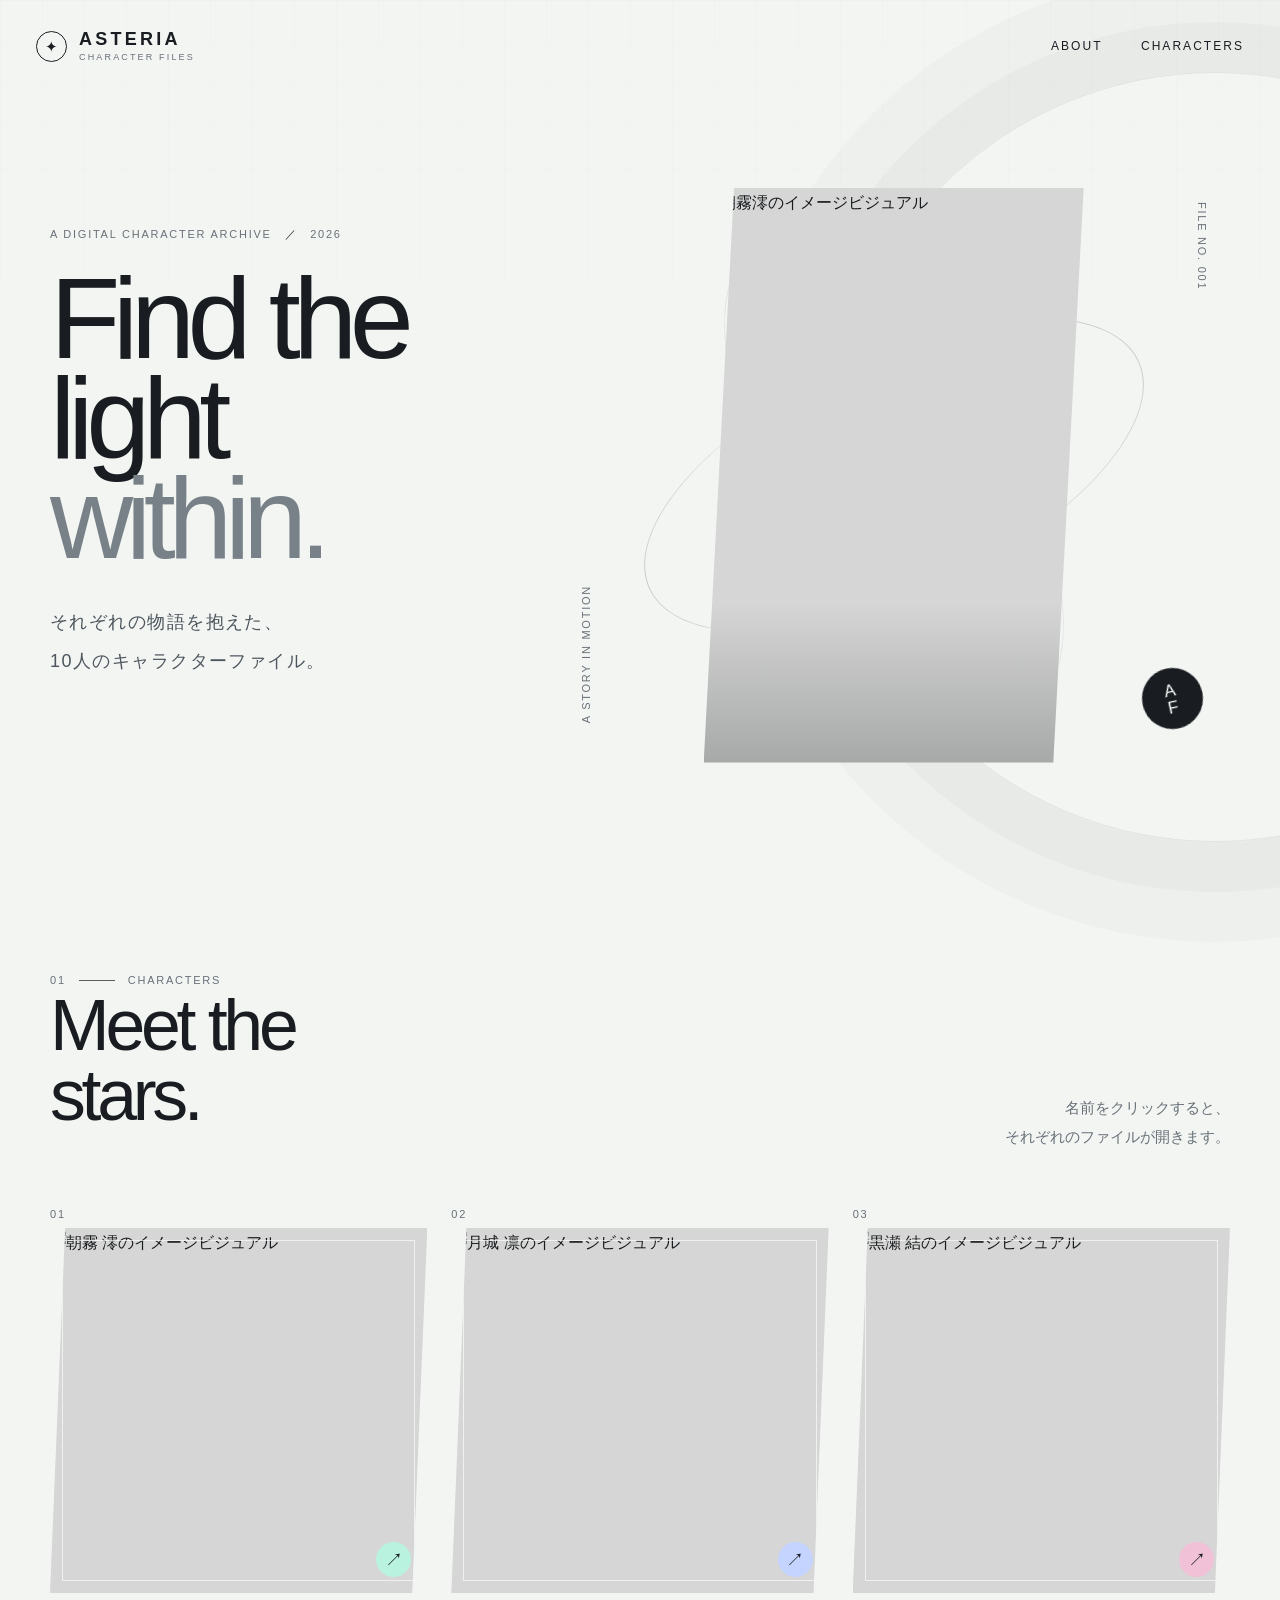
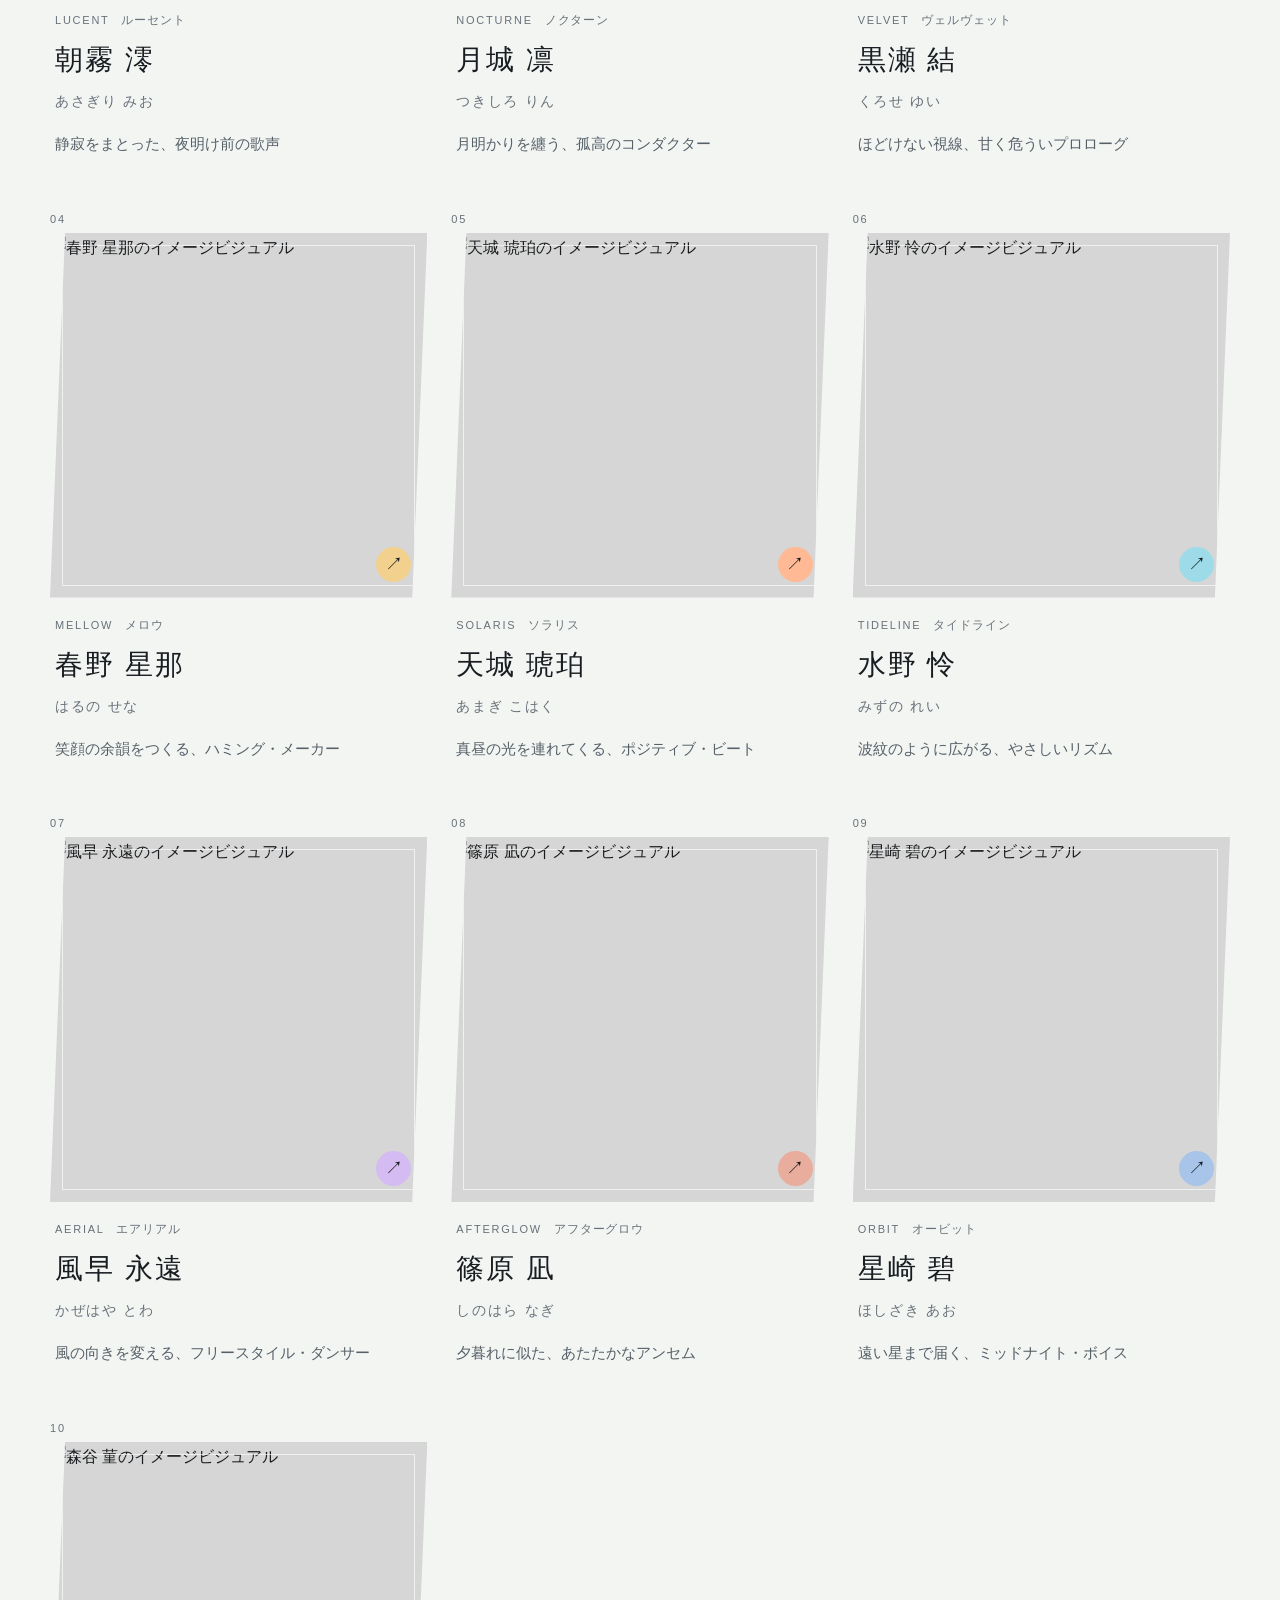
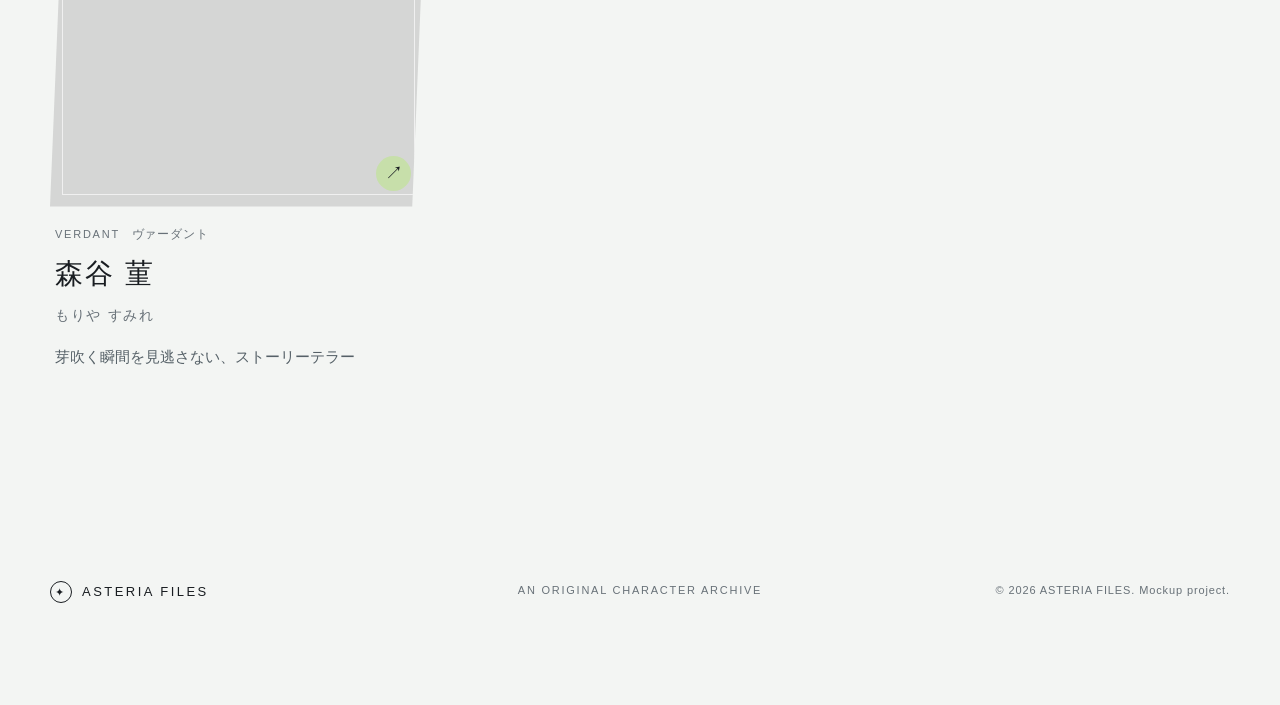
==== index.html @ 9a33db52 "first commit" ====
<!doctype html>
<html lang="ja">
  <head>
    <meta charset="UTF-8" />
    <meta name="viewport" content="width=device-width, initial-scale=1.0" />
    <meta name="description" content="ASTERIA FILES — オリジナルキャラクターアーカイブ" />
    <title>ASTERIA FILES — Character Archive</title>
    <link rel="stylesheet" href="styles.css" />
  </head>
  <body class="home-page">
    <header class="site-header">
      <a class="brand" href="index.html" aria-label="ASTERIA FILES ホーム">
        <span class="brand-mark" aria-hidden="true">✦</span>
        <span class="brand-copy"><strong>ASTERIA</strong><small>CHARACTER FILES</small></span>
      </a>
      <button class="menu-toggle" type="button" aria-expanded="false" aria-controls="site-menu">MENU <span>＋</span></button>
      <nav class="site-menu" id="site-menu" aria-label="メインメニュー">
        <a href="#about">ABOUT</a>
        <a href="#characters">CHARACTERS</a>
      </nav>
    </header>

    <main>
      <section class="home-hero section-shell" id="about">
        <div class="hero-copy">
          <p class="eyebrow">A DIGITAL CHARACTER ARCHIVE <span>／</span> 2026</p>
          <h1>Find the light<br /><em>within.</em></h1>
          <p class="hero-lead">それぞれの物語を抱えた、<br />10人のキャラクターファイル。</p>
        </div>
        <div class="hero-visual" aria-label="キャラクタービジュアル">
          <div class="hero-orbit orbit-one"></div>
          <div class="hero-orbit orbit-two"></div>
          <span class="visual-note note-top">FILE NO. 001</span>
          <span class="visual-note note-bottom">A STORY IN MOTION</span>
          <div class="hero-image-frame">
            <img src="assets/characters/asagiri-mio.png?v=20260810-costume1" alt="朝霧澪のイメージビジュアル" />
          </div>
          <div class="hero-stamp">A<br />F</div>
        </div>
      </section>

      <section class="character-index section-shell" id="characters">
        <div class="section-heading">
          <div>
            <div class="section-label"><span>01</span><i></i><span>CHARACTERS</span></div>
            <h2>Meet the<br /><em>stars.</em></h2>
          </div>
          <p>名前をクリックすると、<br />それぞれのファイルが開きます。</p>
        </div>
        <div class="character-grid" id="character-grid" aria-live="polite"></div>
      </section>

    </main>

    <footer class="site-footer section-shell">
      <div class="footer-brand"><span class="brand-mark">✦</span><span>ASTERIA FILES</span></div>
      <p>AN ORIGINAL CHARACTER ARCHIVE</p>
      <small>© 2026 ASTERIA FILES. Mockup project.</small>
    </footer>

    <script src="scripts/characters.js?v=20260810-costume1"></script>
    <script src="scripts/catalog.js?v=20260810-costume1"></script>
  </body>
</html>
---- styles.css ----
:root {
  --ink: #191d21;
  --muted: #687178;
  --paper: #f3f5f3;
  --white: #ffffff;
  --line: rgba(25, 29, 33, .15);
  --accent: #b9f2df;
  --sans: Arial, "Helvetica Neue", "Hiragino Sans", "Hiragino Kaku Gothic ProN", "Yu Gothic", "YuGothic", Meiryo, sans-serif;
  --display: Arial, "Helvetica Neue", "Hiragino Sans", "Hiragino Kaku Gothic ProN", "Yu Gothic", "YuGothic", Meiryo, sans-serif;
}

* { box-sizing: border-box; }
html { scroll-behavior: smooth; }
body { margin: 0; color: var(--ink); background: var(--paper); font-family: var(--sans); font-size: 16px; line-height: 1.9; overflow-x: hidden; }
body::before { content: ""; position: fixed; inset: 0; z-index: -1; pointer-events: none; opacity: .36; background-image: linear-gradient(rgba(25,29,33,.035) 1px, transparent 1px), linear-gradient(90deg, rgba(25,29,33,.035) 1px, transparent 1px); background-size: 42px 42px; mask-image: linear-gradient(to bottom, black, transparent 80%); }
body::after { content: ""; position: fixed; width: 60vw; height: 60vw; max-width: 880px; max-height: 880px; right: -25vw; top: 8vh; z-index: -1; pointer-events: none; border: 1px solid rgba(25,29,33,.08); border-radius: 50%; box-shadow: 0 0 0 50px rgba(25,29,33,.025), 0 0 0 100px rgba(25,29,33,.018); }
img { max-width: 100%; display: block; }
a { color: inherit; text-decoration: none; }
button { color: inherit; font: inherit; }
.section-shell { width: min(1180px, calc(100% - 72px)); margin: 0 auto; }
.site-header { display: flex; align-items: center; justify-content: space-between; width: min(1320px, calc(100% - 72px)); height: 92px; margin: 0 auto; position: relative; z-index: 10; }
.brand { display: inline-flex; align-items: center; gap: 12px; letter-spacing: .06em; }
.brand-mark { display: grid; place-items: center; width: 31px; height: 31px; border: 1px solid var(--ink); border-radius: 50%; font-size: 15px; line-height: 1; }
.brand-copy { display: flex; flex-direction: column; line-height: 1; gap: 5px; }
.brand-copy strong { font-size: 18px; letter-spacing: .18em; font-weight: 700; }
.brand-copy small { font-size: 9px; letter-spacing: .24em; color: var(--muted); }
.site-menu { display: flex; align-items: center; gap: clamp(22px, 3vw, 48px); font-size: 12px; letter-spacing: .17em; }
.site-menu a { transition: opacity .2s ease; }
.site-menu a:hover { opacity: .48; }
.menu-toggle { display: none; border: 0; background: none; cursor: pointer; letter-spacing: .16em; font-size: 12px; }
.menu-toggle span { display: inline-block; margin-left: 8px; font-size: 17px; line-height: 0; vertical-align: -1px; }
.eyebrow, .section-kicker, .section-label, .card-unit, .detail-eyebrow, .roman, .image-caption, .image-vertical-label, .visual-note, .card-index, .stat span, .detail-list span, .related-card small, .prev-next small { font-size: 11px; letter-spacing: .16em; line-height: 1.6; }
.eyebrow { color: var(--muted); margin: 0 0 24px; }
.eyebrow span { color: var(--ink); margin: 0 8px; }
h1, h2, h3, p { margin-top: 0; }
h1, h2 { font-weight: 400; }
h1 em, h2 em { font-family: var(--display); font-style: normal; font-weight: 300; }
.home-hero { min-height: calc(100vh - 92px); display: grid; grid-template-columns: .86fr 1.14fr; align-items: center; position: relative; padding: 48px 0 90px; }
.hero-copy { align-self: center; position: relative; z-index: 2; }
.hero-copy h1 { font-size: clamp(66px, 9vw, 128px); letter-spacing: -.065em; line-height: .87; margin: 0 0 34px; }
.hero-copy h1 em { color: #778187; }
.hero-lead { color: #4d565d; font-size: 18px; letter-spacing: .08em; line-height: 2.2; margin-bottom: 42px; }
.text-link { display: inline-flex; align-items: center; gap: 18px; padding-bottom: 8px; border-bottom: 1px solid var(--ink); font-size: 12px; letter-spacing: .17em; transition: gap .25s ease; }
.text-link span { font-size: 19px; letter-spacing: 0; line-height: .7; }
.text-link:hover { gap: 26px; }
.hero-visual { min-height: 620px; position: relative; display: grid; place-items: center; }
.hero-image-frame { position: relative; width: min(380px, 68%); height: min(575px, 74vh); min-height: 480px; overflow: hidden; background: #d5d6d5; z-index: 1; clip-path: polygon(8% 0, 100% 0, 92% 100%, 0 100%); }
.hero-image-frame::after { content: ""; position: absolute; inset: 0; background: linear-gradient(180deg, transparent 72%, rgba(15,18,20,.23)); pointer-events: none; }
.hero-image-frame img { width: 100%; height: 100%; object-fit: cover; filter: saturate(.78) contrast(1.02); }
.hero-orbit { position: absolute; width: min(540px, 90%); aspect-ratio: 1; border: 1px solid rgba(25,29,33,.18); border-radius: 50%; }
.orbit-one { transform: rotate(-25deg) scaleY(.44); }
.orbit-two { transform: rotate(60deg) scaleY(.44); opacity: .5; }
.visual-note { position: absolute; color: var(--muted); writing-mode: vertical-rl; z-index: 2; }
.note-top { top: 6%; right: 3%; }
.note-bottom { bottom: 10%; left: 3%; transform: rotate(180deg); }
.hero-stamp { position: absolute; right: 4%; bottom: 9%; display: grid; place-items: center; width: 61px; height: 61px; background: var(--ink); color: var(--white); border-radius: 50%; font: 17px/1 var(--display); letter-spacing: .13em; text-align: center; z-index: 2; transform: rotate(-12deg); }
.section-label { display: flex; align-items: center; gap: 13px; color: var(--muted); white-space: nowrap; }
.section-label i { display: block; width: 36px; height: 1px; background: var(--ink); opacity: .7; }
.section-kicker { color: var(--muted); margin-bottom: 24px; }
.section-heading h2 { font-size: clamp(42px, 5.6vw, 76px); line-height: .98; letter-spacing: -.06em; margin: 0 0 32px; }
.character-index { padding: 72px 0 160px; }
.section-heading { display: flex; justify-content: space-between; align-items: end; margin-bottom: 66px; }
.section-heading > p { color: var(--muted); font-size: 15px; text-align: right; line-height: 1.9; margin-bottom: 11px; }
.character-grid { display: grid; grid-template-columns: repeat(3, 1fr); gap: 74px 24px; }
.character-card { position: relative; display: block; transition: transform .3s ease; }
.character-card:hover { transform: translateY(-7px); }
.card-index { position: absolute; top: -22px; left: 0; color: var(--muted); }
.card-image-wrap { height: 365px; background: #d5d6d5; overflow: hidden; position: relative; clip-path: polygon(4% 0, 100% 0, 96% 100%, 0 100%); }
.card-image-wrap::before { content: ""; position: absolute; inset: 12px; border: 1px solid rgba(255,255,255,.65); z-index: 1; pointer-events: none; }
.card-image-wrap img { width: 100%; height: 100%; object-fit: cover; object-position: center top; filter: grayscale(.18) saturate(.8); transition: transform .6s ease, filter .4s ease; }
.character-card:hover .card-image-wrap img { transform: scale(1.04); transform-origin: center top; filter: grayscale(0) saturate(1); }
.card-arrow { position: absolute; display: grid; place-items: center; right: 16px; bottom: 16px; width: 35px; height: 35px; border-radius: 50%; background: var(--card-accent); font-size: 18px; z-index: 2; }
.card-info { padding: 18px 5px 0; }
.card-unit { color: var(--muted); margin: 0 0 3px; }
.card-unit span { margin-left: 7px; font-size: 12px; letter-spacing: .08em; }
.card-info h3 { font-size: 28px; font-weight: 400; letter-spacing: .07em; margin: 0; }
.card-kana { color: var(--muted); font-size: 14px; letter-spacing: .12em; margin: 2px 0 15px; }
.card-catch { color: #556067; font-size: 15px; line-height: 1.9; margin: 0; }
.site-footer { min-height: 173px; padding: 48px 0 42px; display: grid; grid-template-columns: 1fr 1fr 1fr; align-items: start; color: var(--muted); }
.footer-brand { display: flex; align-items: center; gap: 10px; color: var(--ink); font-size: 13px; letter-spacing: .19em; }
.footer-brand .brand-mark { width: 22px; height: 22px; font-size: 11px; }
.site-footer p { justify-self: center; font-size: 11px; letter-spacing: .16em; }
.site-footer small { justify-self: end; font-size: 11px; letter-spacing: .08em; }

/* Detail pages */
.detail-header { height: 78px; }
.detail-topbar { border-top: 1px solid var(--line); padding: 22px 0; display: flex; justify-content: space-between; color: var(--muted); }
.detail-topbar > span { font-size: 11px; letter-spacing: .17em; }
.detail-topbar > span i { display: inline-block; width: 28px; height: 1px; background: var(--ink); margin: 0 10px 3px; opacity: .5; }
.back-link { font-size: 11px; letter-spacing: .15em; transition: opacity .2s ease; }
.back-link:hover { opacity: .5; }
.detail-hero { width: min(1280px, calc(100% - 48px)); min-height: 635px; display: grid; grid-template-columns: minmax(0, 1.15fr) minmax(390px, .85fr); gap: clamp(40px, 6vw, 88px); align-items: stretch; padding: 42px 0 112px; }
.detail-image-column { position: relative; width: min(590px, 100%); height: 100%; display: flex; flex-direction: column; justify-self: center; }
.detail-image-frame { width: 100%; flex: 1 1 auto; min-height: 0; position: relative; background: #d5d6d5; overflow: hidden; clip-path: polygon(9% 0, 100% 0, 91% 100%, 0 100%); }
.detail-image-frame::after { content: ""; position: absolute; inset: 0; background: linear-gradient(180deg, transparent 73%, rgba(15,18,20,.25)); pointer-events: none; }
.detail-image-frame img { width: 100%; height: 100%; object-fit: cover; filter: saturate(.8); }
.image-corner { position: absolute; width: 42px; height: 42px; border-color: var(--accent); border-style: solid; z-index: 2; }
.corner-tl { left: 0; top: -13px; border-width: 1px 0 0 1px; }
.corner-br { right: -7px; bottom: -13px; border-width: 0 1px 1px 0; }
.image-vertical-label { position: absolute; top: 24px; right: 21px; z-index: 2; writing-mode: vertical-rl; color: rgba(255,255,255,.8); }
.image-caption { margin: 16px 0 0; color: var(--muted); }
.detail-intro { position: relative; padding-top: 4px; }
.detail-eyebrow { display: flex; align-items: center; gap: 10px; color: var(--muted); margin-bottom: 14px; }
.detail-eyebrow span { display: block; width: 8px; height: 8px; border-radius: 50%; }
.detail-number { color: var(--muted); font-size: 12px; letter-spacing: .18em; line-height: 1.5; margin: 0 0 23px; }
.detail-intro h1 { position: relative; font-size: clamp(54px, 6.5vw, 96px); line-height: .92; letter-spacing: -.07em; margin: 0 0 14px; }
.detail-intro h1 small { display: block; margin-top: 14px; color: var(--muted); font: 13px/1.5 var(--sans); letter-spacing: .21em; }
.roman { color: var(--muted); margin-bottom: 37px; font-size: 13px; }
.detail-catch { max-width: 395px; font-size: 23px; line-height: 1.7; letter-spacing: .05em; margin-bottom: 17px; }
.detail-short { max-width: 410px; color: var(--muted); font-size: 16px; line-height: 2.05; }
.detail-line { width: 100%; height: 1px; background: var(--line); margin: 31px 0 22px; }
.detail-quote { max-width: 430px; font-family: var(--display); font-size: 20px; font-style: normal; line-height: 1.65; }
.detail-side-profile { margin-top: 42px; padding-top: 27px; border-top: 1px solid var(--line); }
.side-profile-heading { display: flex; align-items: center; justify-content: space-between; }
.side-profile-heading .section-kicker { margin-bottom: 0; }
.side-profile-mark { display: grid; place-items: center; width: 29px; height: 29px; border-radius: 50%; font-size: 14px; line-height: 1; }
.side-profile-story { max-width: 510px; color: var(--muted); font-size: 16px; line-height: 2.05; margin: 19px 0 28px; }
.detail-intro .stat-grid { grid-template-columns: repeat(2, 1fr); }
.detail-intro .stat { padding-top: 16px; padding-bottom: 16px; }
.detail-intro .stat:nth-child(odd) { padding-left: 0; }
.detail-intro .stat:nth-child(even) { border-right: 0; padding-left: 18px; }
.detail-intro .stat:nth-child(-n+2) { border-bottom: 1px solid var(--line); }
.detail-intro .detail-list { margin-top: 17px; }
.detail-intro .detail-list > div { padding: 10px 0; }
.detail-intro .detail-list span { margin-bottom: 0; }
.stat-grid { display: grid; grid-template-columns: repeat(4, 1fr); border-top: 1px solid var(--line); border-bottom: 1px solid var(--line); }
.stat { padding: 19px 10px 20px 0; border-right: 1px solid var(--line); }
.stat:not(:first-child) { padding-left: 18px; }
.stat:last-child { border-right: 0; }
.stat span, .detail-list span { display: block; color: var(--muted); margin-bottom: 10px; }
.stat strong { font: 25px/1 var(--display); letter-spacing: -.03em; }
.detail-list { margin-top: 20px; }
.detail-list > div { display: grid; grid-template-columns: 105px 1fr; gap: 22px; padding: 13px 0; border-bottom: 1px solid var(--line); }
.detail-list strong { font-size: 16px; font-weight: 400; }
.other-members { border-top: 1px solid var(--line); padding: 119px 0 129px; }
.compact-heading { margin-bottom: 56px; }
.compact-heading h2 { margin-bottom: 0; }
.related-grid { display: flex; gap: 13px; overflow-x: auto; padding: 0 2px 18px; scroll-snap-type: x mandatory; overscroll-behavior-x: contain; scrollbar-color: var(--ink) rgba(25,29,33,.1); scrollbar-width: thin; }
.related-card { flex: 0 0 calc((100% - 26px) / 3); display: grid; grid-template-columns: 38px 1fr 20px; align-items: center; min-height: 115px; padding: 20px 22px; border: 1px solid var(--line); border-top: 4px solid var(--card-accent); background: rgba(255,255,255,.3); scroll-snap-align: start; transition: background .2s ease, transform .2s ease; }
.related-card:hover { background: var(--card-accent); transform: translateY(-4px); }
.related-card > span { color: var(--muted); font: 19px var(--display); }
.related-card div { display: flex; flex-direction: column; }
.related-card small { color: var(--muted); }
.related-card strong { font-size: 17px; font-weight: 400; letter-spacing: .08em; }
.related-card b { justify-self: end; font-size: 18px; font-weight: 400; }
.prev-next { display: grid; grid-template-columns: 1fr 1fr; border-top: 1px solid var(--line); border-bottom: 1px solid var(--line); }
.prev-next a { min-height: 130px; display: grid; grid-template-columns: 1fr auto; align-content: center; gap: 4px 15px; transition: background .2s ease, padding .2s ease; }
.prev-next a:first-child { padding-right: 35px; border-right: 1px solid var(--line); }
.prev-next a:last-child { padding-left: 35px; }
.prev-next a:hover { padding-left: 16px; background: rgba(255,255,255,.35); }
.prev-next a:last-child:hover { padding-left: 51px; }
.prev-next small { color: var(--muted); grid-column: 1 / -1; }
.prev-next strong { font-size: 21px; font-weight: 400; letter-spacing: .1em; }
.prev-next span { grid-row: 2; font-size: 22px; }
.prev-next a:first-child span { grid-column: 2; }
.prev-next a:last-child span { grid-column: 2; }

@media (max-width: 850px) {
  .section-shell, .site-header { width: min(100% - 40px, 620px); }
  .site-header { height: 78px; }
  .menu-toggle { display: block; position: relative; z-index: 12; }
  .site-menu { position: fixed; inset: 0; display: flex; flex-direction: column; align-items: flex-start; justify-content: center; gap: 28px; padding: 40px; background: var(--paper); transform: translateX(100%); transition: transform .35s ease; font-size: 17px; }
  .menu-open .site-menu { transform: translateX(0); }
  .home-hero { grid-template-columns: 1fr; min-height: auto; padding: 82px 0 92px; }
  .hero-copy { padding: 0; }
  .hero-visual { min-height: 570px; margin-top: 45px; }
  .hero-image-frame { width: min(335px, 75%); height: 520px; }
  .character-index { padding: 60px 0 105px; }
  .character-grid { grid-template-columns: repeat(2, 1fr); gap: 62px 17px; }
  .card-image-wrap { height: 310px; }
  .section-heading { align-items: start; flex-direction: column; gap: 20px; }
  .section-heading > p { text-align: left; }
  .site-footer { min-height: 220px; grid-template-columns: 1fr; gap: 21px; padding: 40px 0; }
  .site-footer p, .site-footer small { justify-self: start; }
  .detail-topbar { padding: 20px 0; }
  .detail-topbar > span { display: none; }
  .detail-hero { width: min(100% - 40px, 620px); grid-template-columns: 1fr; gap: 56px; align-items: start; padding: 31px 0 90px; }
  .detail-image-column { width: min(520px, 92%); height: auto; display: block; }
  .detail-image-frame { aspect-ratio: 2 / 3; height: auto; }
  .detail-intro { padding: 0 8px; }
  .other-members { padding: 90px 0; }
  .compact-heading { gap: 27px; }
  .related-card { flex-basis: min(78vw, 340px); }
}

@media (max-width: 510px) {
  .section-shell, .site-header { width: calc(100% - 32px); }
  .home-hero { padding-top: 63px; }
  .hero-copy h1 { font-size: 65px; }
  .hero-lead { font-size: 14px; }
  .hero-visual { min-height: 490px; }
  .hero-image-frame { min-height: 410px; height: 445px; }
  .hero-orbit { width: 105%; }
  .note-top { right: -3%; }
  .note-bottom { left: -3%; }
  .character-grid { grid-template-columns: 1fr; gap: 60px; }
  .card-image-wrap { height: 380px; }
  .section-heading h2 { font-size: 48px; }
  .detail-image-column { width: 95%; }
  .detail-intro h1 { font-size: 56px; }
  .detail-catch { font-size: 17px; }
  .stat-grid { grid-template-columns: repeat(2, 1fr); }
  .stat:nth-child(2) { border-right: 0; }
  .stat:nth-child(-n+2) { border-bottom: 1px solid var(--line); }
  .stat:nth-child(3) { padding-left: 0; }
  .stat:nth-child(4) { padding-left: 18px; }
  .detail-list > div { grid-template-columns: 90px 1fr; gap: 12px; }
  .prev-next a:first-child { padding-right: 15px; }
  .prev-next a:last-child { padding-left: 15px; }
  .prev-next strong { font-size: 14px; }
}

@media (prefers-reduced-motion: reduce) {
  *, *::before, *::after { scroll-behavior: auto !important; transition-duration: .01ms !important; animation-duration: .01ms !important; }
}
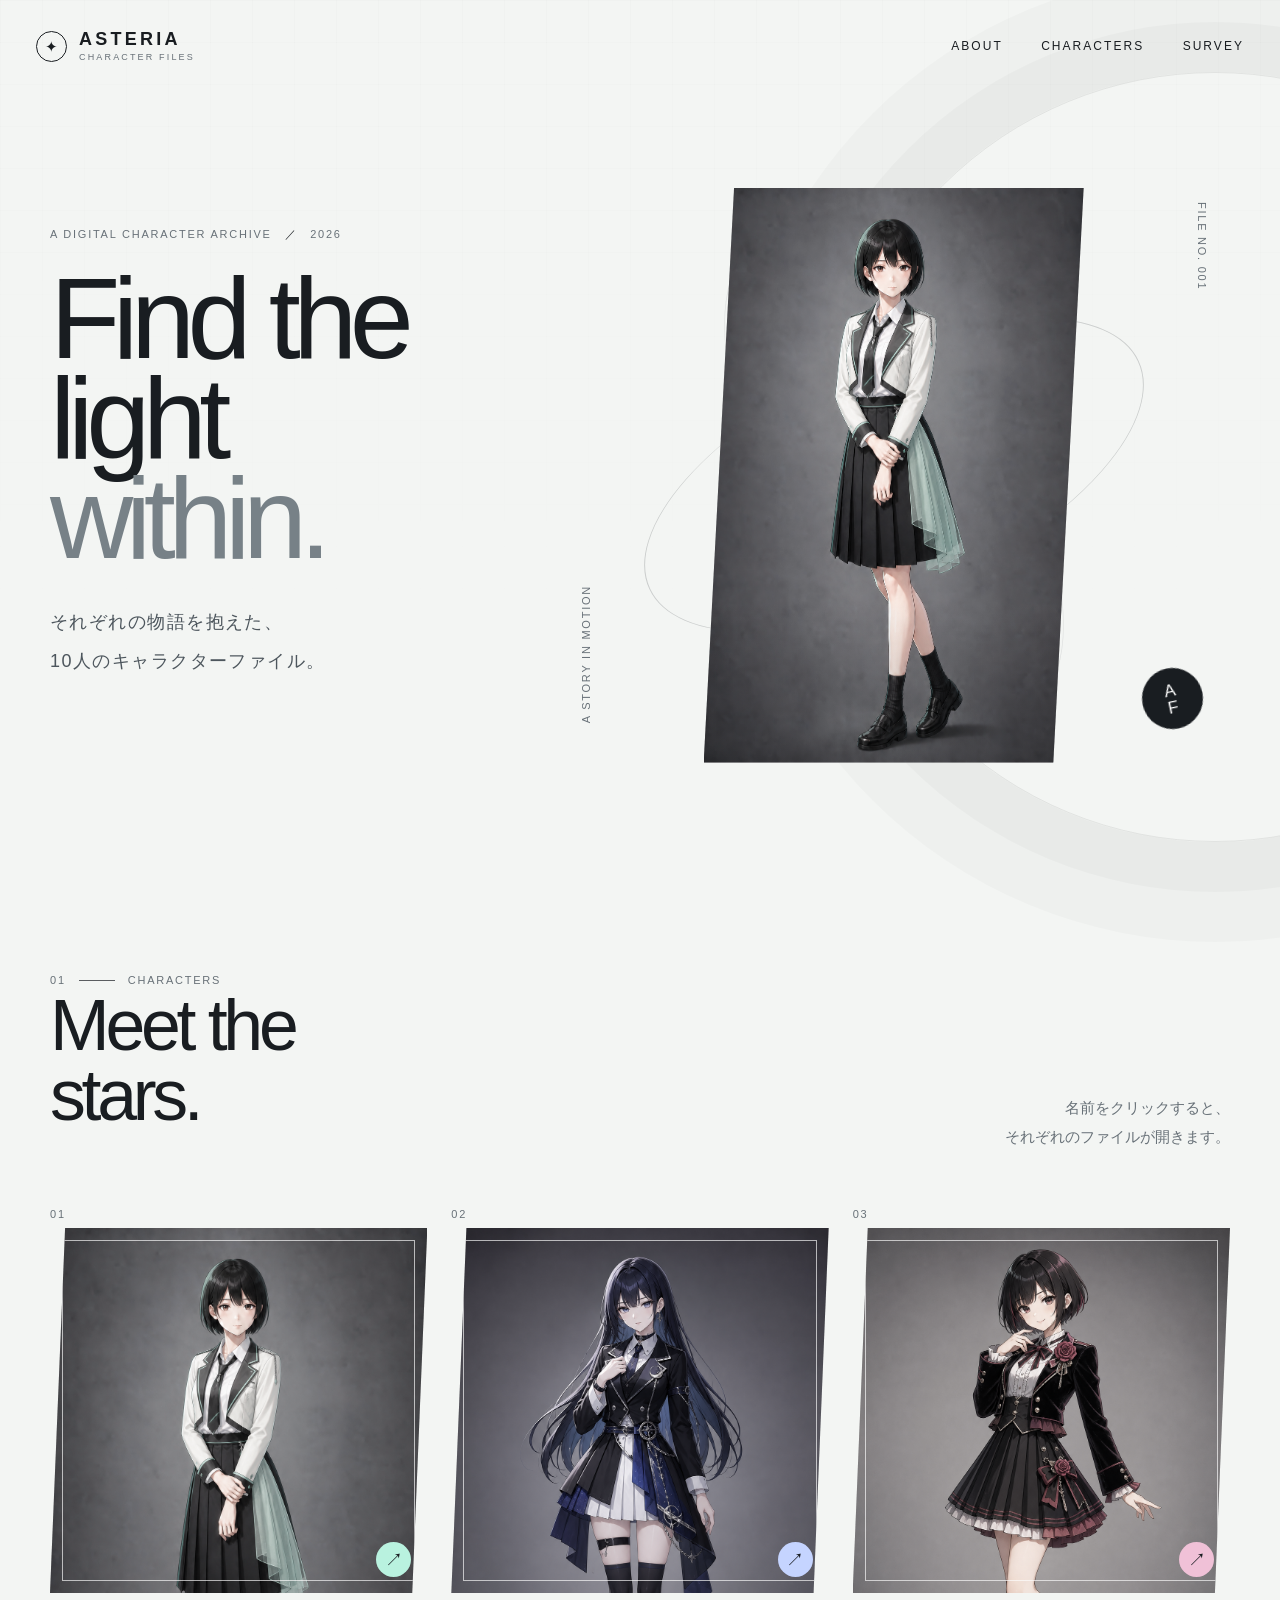
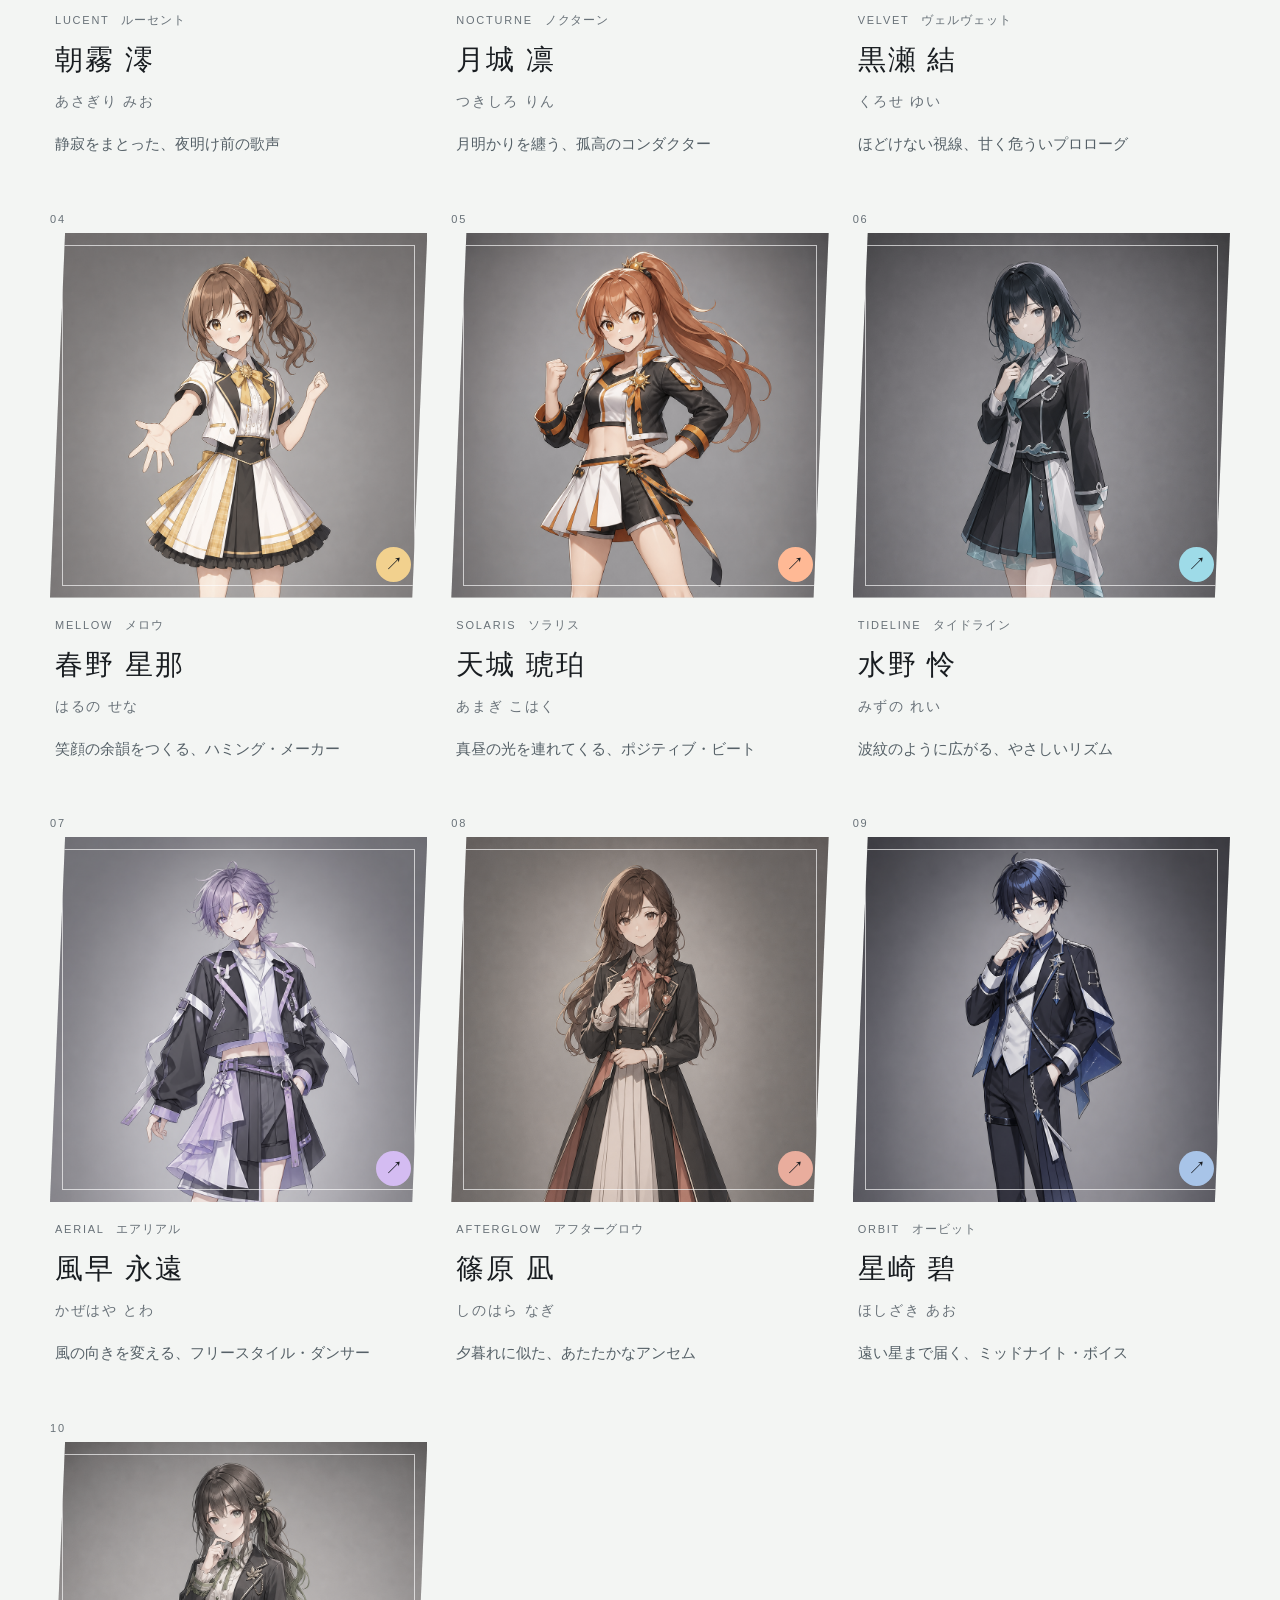
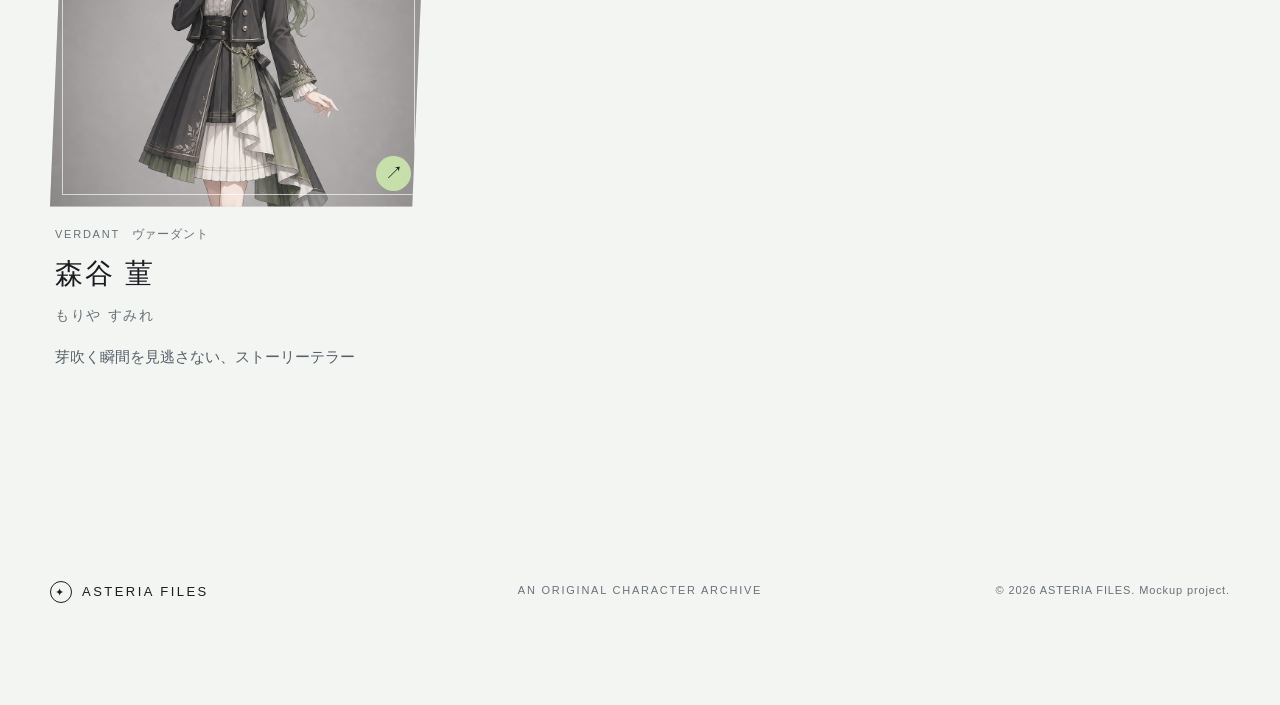
==== commit 27746b2f: "feat: add survey prototype with mock assets" ====
--- a/index.html
+++ b/index.html
@@ -17,6 +17,7 @@
       <nav class="site-menu" id="site-menu" aria-label="メインメニュー">
         <a href="#about">ABOUT</a>
         <a href="#characters">CHARACTERS</a>
+        <a href="survey/">SURVEY</a>
       </nav>
     </header>
 
